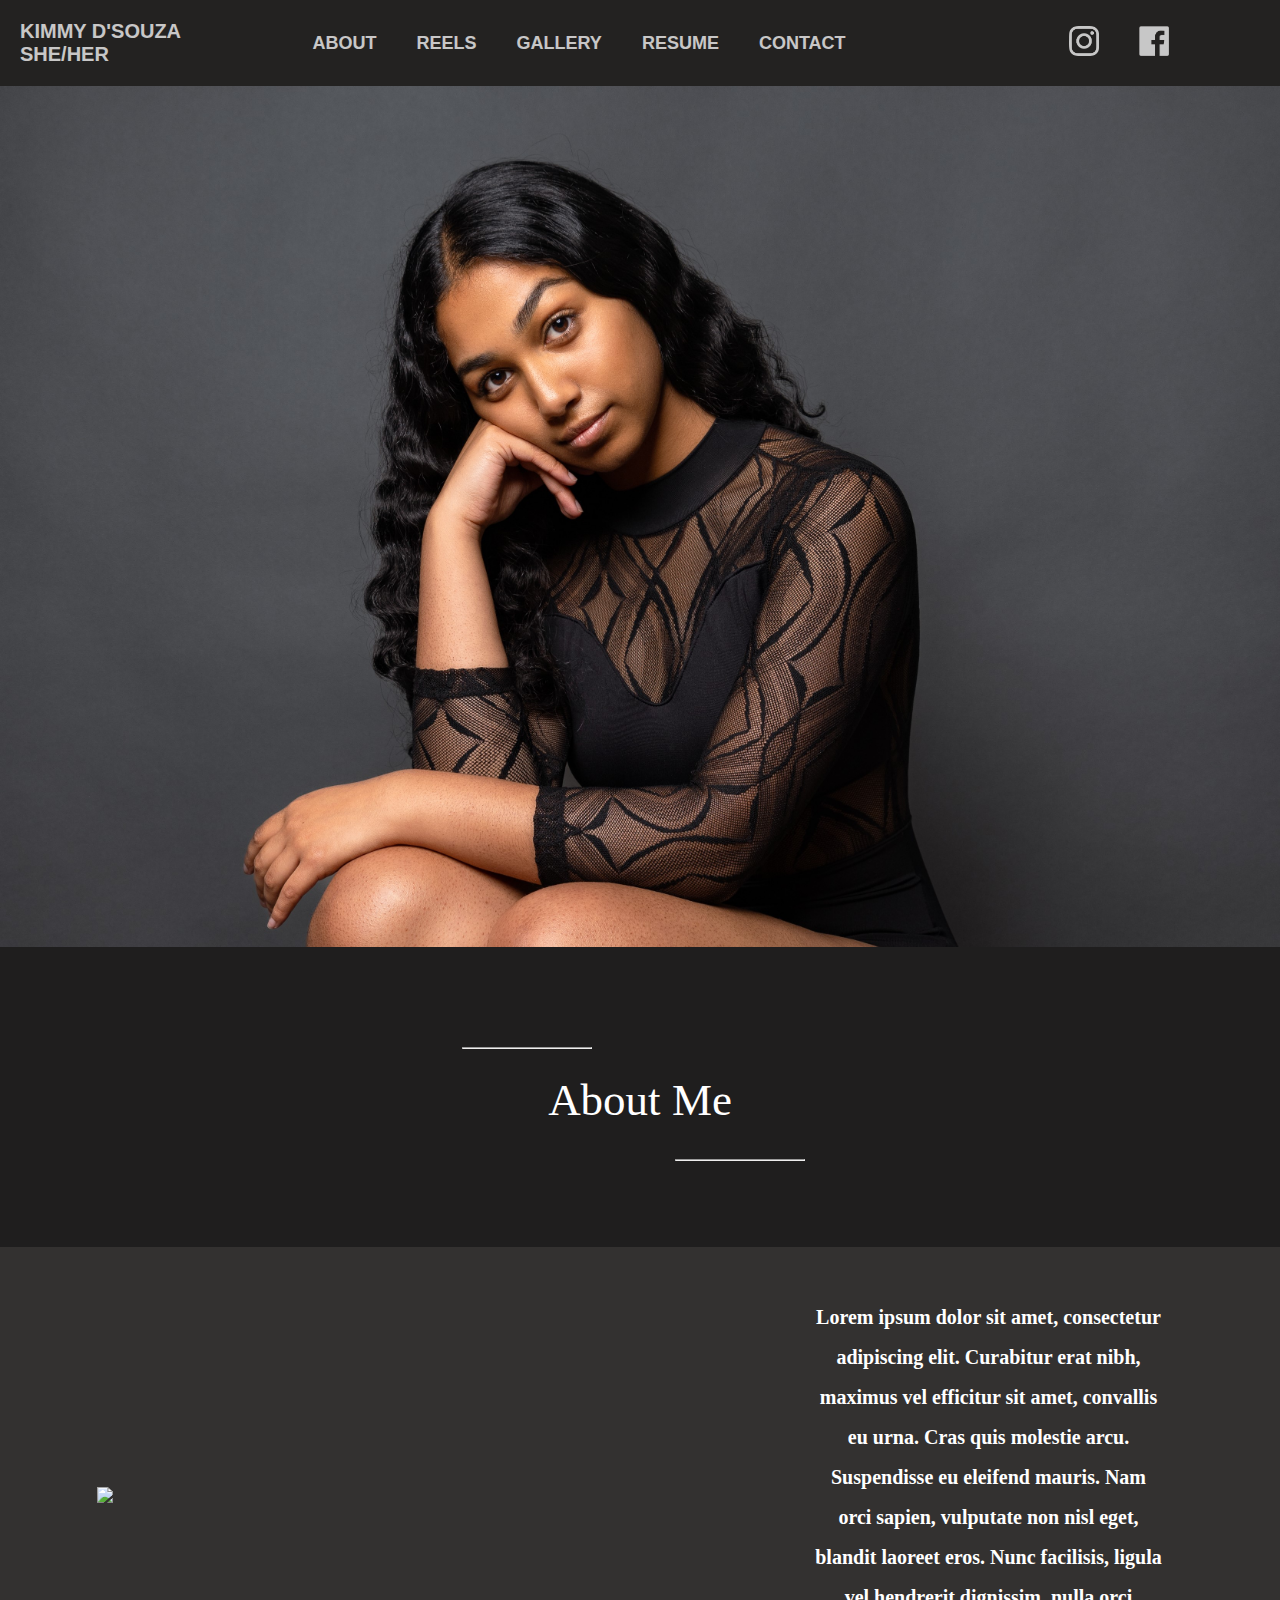
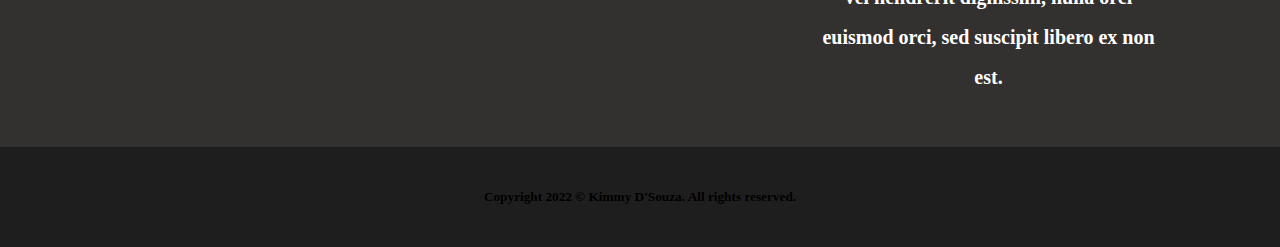
==== index.html @ e0165cd5 "done until revision" ====
<!DOCTYPE html>
<html lang="en">
    <head>
        <link rel="icon" href="images/Clef-Note.png"/>
        <link rel="stylesheet" href="sheets/styles.css"/>
        <script src="index.js"></script>
        <meta charset="UTF-8"/>
        <meta http-equiv="X-UA-Compatible" content="IE=edge"/>
        <meta name="viewport" content="width=device-width, initial-scale=1.0"/>
        <title>Home Page</title>
    </head>

    <body>
        <nav>
            <a href="index.html" class="splitleft nav-link nav-link-ltr">Kimmy D'Souza
                <br class="nav-pronouns"/>She/her
                <br/></a>
            <div class="nav-middle">
                <a href="index.html#about-me" class="nav-link nav-link-fade-up">About</a>
                <a href="reels.html" class="nav-link nav-link-fade-up">Reels</a>
                <a href="gallery.html" class="nav-link nav-link-fade-up">Gallery</a>
                <a href="resume.html" class="nav-link nav-link-fade-up">Resume</a>
                <a href="contact.html" class="nav-link nav-link-fade-up">Contact</a>
            </div>
            <div>
                <a href="https://www.facebook.com/kimberly.dsouza.7796" target="_blank" class="splitright nav-link nav-link-rtl"><img src="images/facebook.png" style="width: 30px; height: 30px"/>
                </a>
                <a href="https://www.instagram.com/kimmy.dsouza/" target="_blank" class="splitright nav-link nav-link-rtl"><img src="images/insta.png" style="width: 30px; height: 30px"/>
                </a>
            </div>
        </nav>
        <div class="image-main">
            <img class="center-fit" src="images/index_background.jpg"/>
        </div>
        <div class="box-about-me">
            <a id="about-me"></a>
            <hr
            class="about-me-topline"/>
            <!-- <div class="about-me-leftline"></div> -->
            <p>About Me</p>
            <hr
            class="about-me-bottomline"/>
        <!-- <div class="about-me-rightline"></div> -->
        </div>
        <div class="container">
            <div class="image">
                <img src="images/KimmyHeadshots-2.jpg"/>
            </div>
            <div class="text">
                <h3>
                    Lorem ipsum dolor sit amet, consectetur adipiscing elit. Curabitur
                              erat nibh, maximus vel efficitur sit amet, convallis eu urna. Cras
                              quis molestie arcu. Suspendisse eu eleifend mauris. Nam orci sapien,
                              vulputate non nisl eget, blandit laoreet eros. Nunc facilisis, ligula
                              vel hendrerit dignissim, nulla orci euismod orci, sed suscipit libero
                              ex non est.
                </h3>
            </div>
        </div>
        <div class="box">
            <h5>Copyright 2022 © Kimmy D'Souza. All rights reserved.</h5>
        </div>
    </body>
</html>
---- sheets/styles.css ----
/* Create a top navigation bar with a black background color  */
body {
    /* background-image: url("images/index_background (2).jpg"); */
    background-color: #333130;
    background-position: 0% 50%;
    margin-left: 0%;
    margin-right: 0%;
    margin-top: 0%;
    margin-bottom: 0%;
}

nav {
    background: rgba(0, 0, 0, 0.3);
    margin-left: 0%;
    margin-right: 0%;
    margin-top: 0%;
    overflow: hidden;
    font-family: arial, sans-serif;
    justify-content: space-between;
    display: flex;
}

/* Style the links inside the navigation bar */
nav a {
    color: white;
    display: flex;
    flex-wrap: wrap;
}

nav .nav-middle {
    display: flex;
    flex-wrap: wrap;
}

/* Change the color of links on hover */
nav a:hover {
    color: white;
}

/* Change the color of links on hover */
nav a:hover.splitleft {
    color: white;
}

/* Change the color of links on hover */
nav a:hover.splitright {
    color: white;
}

/* Create a right-aligned (split) link inside the navigation bar */
nav a.splitleft {
    float: left;
    font-size: 20px;
}

/* Create a right-aligned (split) link inside the navigation bar */
nav a.splitright {
    float: right;
    font-size: 20px;
}

.nav-middle {
    display: flex;
    justify-content: center;
}

nav a.splitleft.nav-pronouns {
    font-size: 10px;
}


.nav-link {
    font-weight: bold;
    font-size: 18px;
    text-transform: uppercase;
    text-decoration: none;
    padding: 20px 0px;
    margin: 0px 20px;
    display: inline-block;
    position: relative;
    opacity: 0.75;
}

.nav-link:hover {
    opacity: 1;
}

.nav-link::before {
    transition: 300ms;
    height: 1px;
    content: "";
    position: absolute;
    background-color: white;
}


.nav-link-fade-up::before {
    width: 100%;
    bottom: 5px;
    opacity: 0;
}

.nav-link-fade-up:hover::before {
    bottom: 10px;
    opacity: 1;
}

.nav-link-ltr::before {
    width: 0%;
    bottom: 10px;
}

.nav-link-ltr:hover::before {
    width: 100%;
}

.nav-link-rtl::before {
    right: 0;
    width: 0%;
    bottom: 10px;
}

.nav-link-rtl:hover::before {
    width: 100%;
}

* {
    margin: 0;
    padding: 0;
}

.image-main {
    display: block;
    height: 100%;
    object-fit: contain;
}

.center-fit {
    display: flex;
    padding: 0px;
    max-width: 100%;
    width: 100%;
    height: auto;
}

* {
    margin: auto;
    padding: auto;
}

.box-about-me {
    padding: 0px;
    position: relative;
    width: 100%;
    height: 300px;
    background-color: #1f1e1e;
    line-height: 300px;
    text-align: center;
    margin-top: 0px;
}



.about-me-box {
    border-left: thin solid white;
    height: 50px;
}

.about-me-topline {
    position: relative;
    top: 100px;
    left: -113px;
    width: 10%;
    size: 4;
    color: white;
}

.about-me-bottomline {
    position: relative;
    bottom: 90px;
    left: 100px;
    width: 10%;
    size: 4;
}

.container {
    display: flex;
    align-items: center;
    justify-content: center;
    padding: 0px;
    margin-right: 20px;
    margin-top: 50px;
    margin-bottom: 50px;
}

img {
    max-width: 100%
}

.image {
    flex-basis: 40%
}

.text {
    font-size: 20px;
    padding-left: 20px;
}

html,
body {
    padding: 0;
    margin: 0;
}

p {
    line-height: normal;
    display: inline-block;
    vertical-align: middle;
    text-align: center;
    font-size: 45px;
    width: 350px;
    margin: auto;
    line-height: 3;
    color: white;
}

h3 {
    line-height: normal;
    display: inline-block;
    vertical-align: middle;
    text-align: center;
    font-size: 20px;
    width: 350px;
    margin: auto;
    line-height: 2;
    color: white;
}

.box {
    padding: 0px;
    position: relative;
    width: 100%;
    height: 100px;
    background-color: #1f1e1e;
    text-align: center;
    display: flex;
    justify-content: center;
}
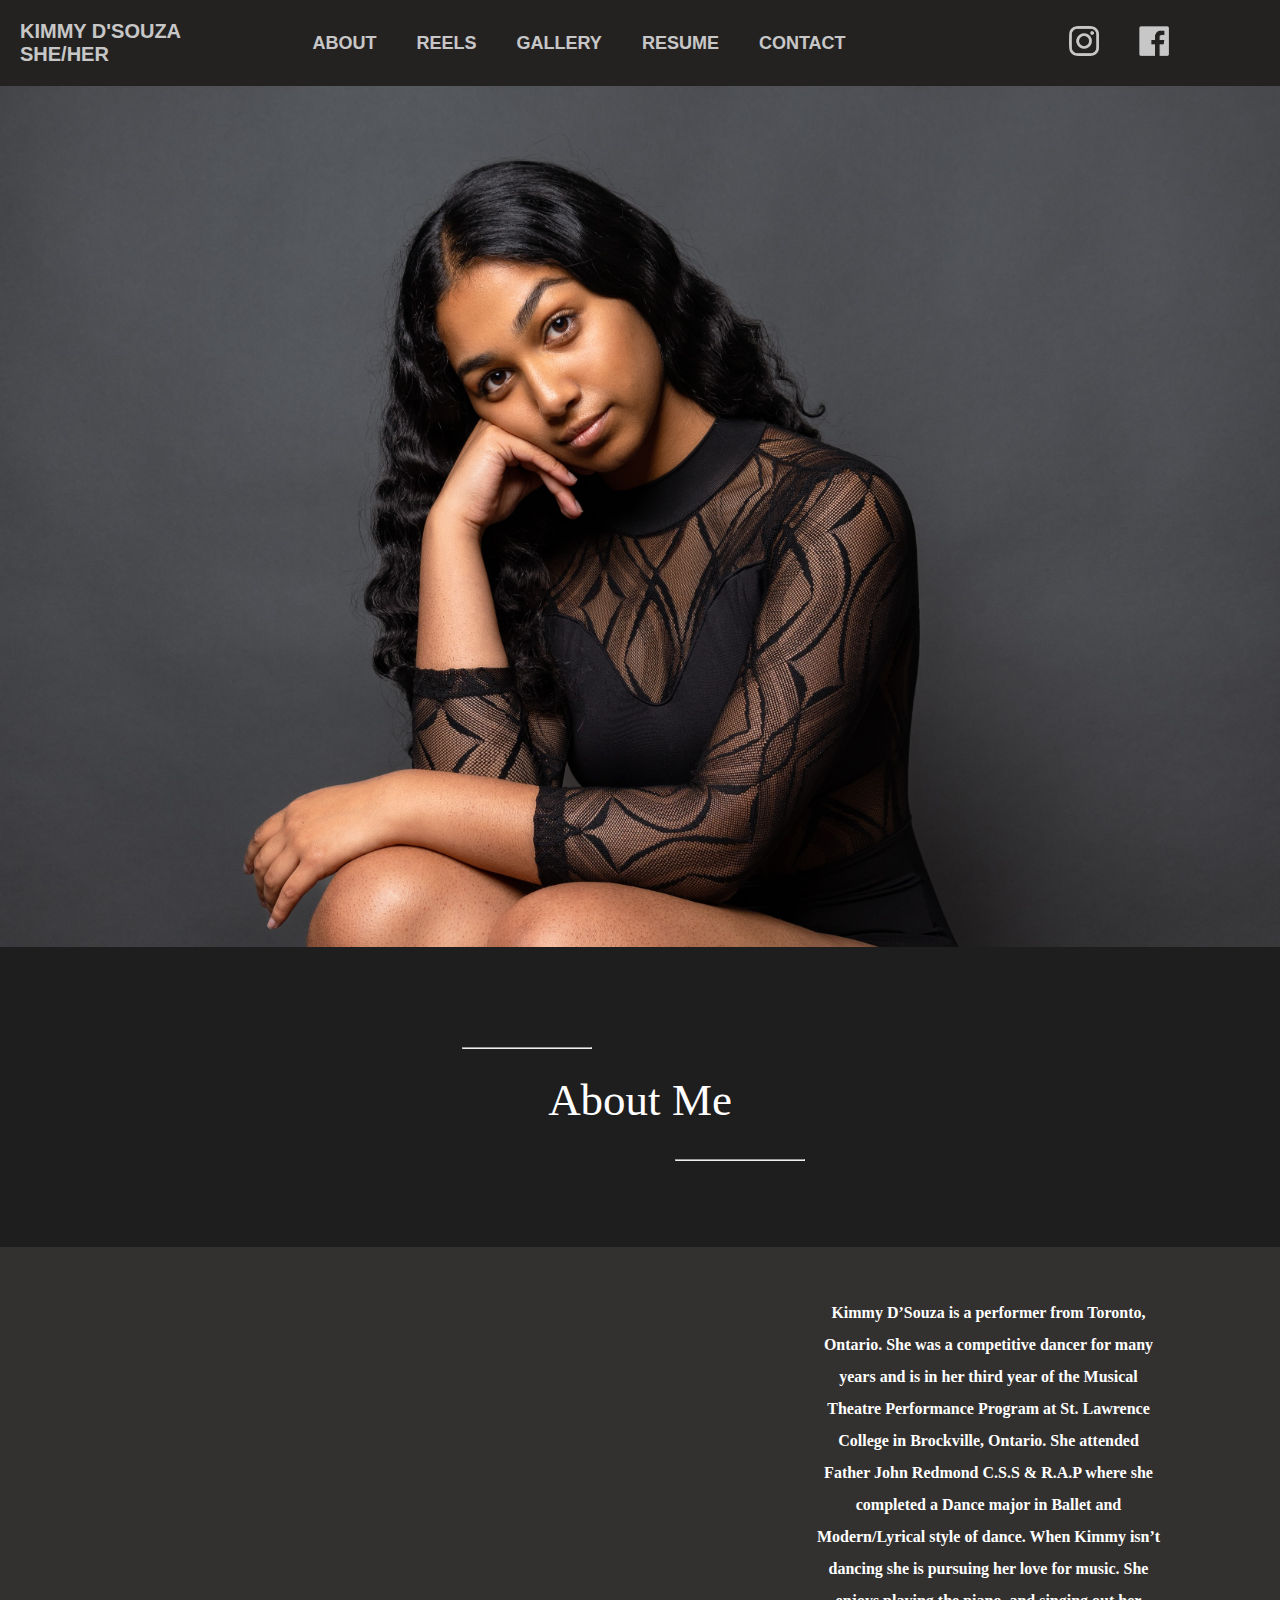
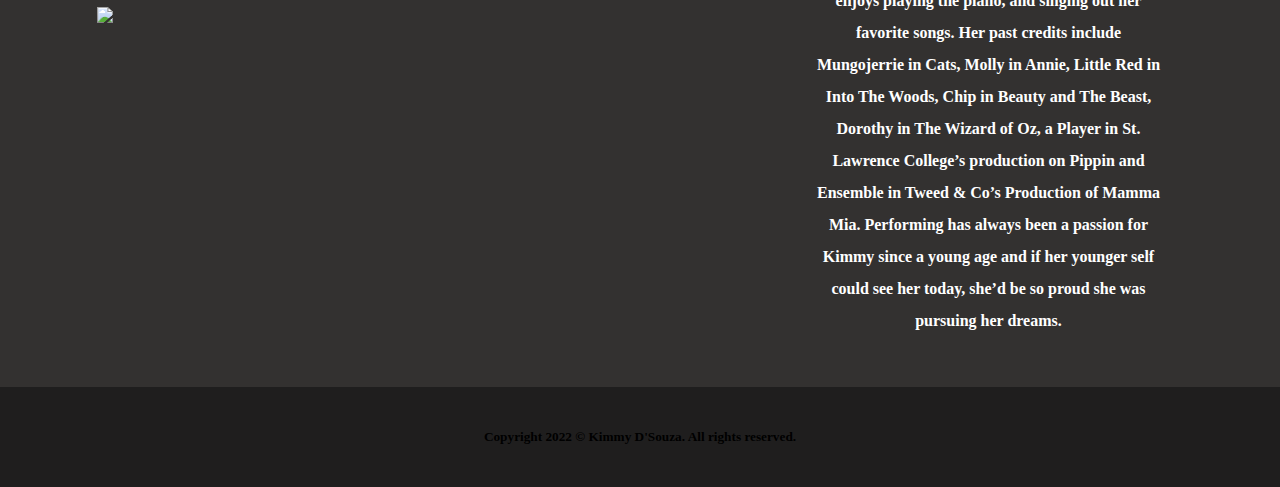
==== commit 1cf1a6af: "updates" ====
--- a/index.html
+++ b/index.html
@@ -48,12 +48,7 @@
             </div>
             <div class="text">
                 <h3>
-                    Lorem ipsum dolor sit amet, consectetur adipiscing elit. Curabitur
-                              erat nibh, maximus vel efficitur sit amet, convallis eu urna. Cras
-                              quis molestie arcu. Suspendisse eu eleifend mauris. Nam orci sapien,
-                              vulputate non nisl eget, blandit laoreet eros. Nunc facilisis, ligula
-                              vel hendrerit dignissim, nulla orci euismod orci, sed suscipit libero
-                              ex non est.
+                    Kimmy D’Souza is a performer from Toronto, Ontario. She was a competitive dancer for many years and is in her third year of the Musical Theatre Performance Program at St. Lawrence College in Brockville, Ontario. She attended Father John Redmond C.S.S & R.A.P where she completed a Dance major in Ballet and Modern/Lyrical style of dance. When Kimmy isn’t dancing she is pursuing her love for music. She enjoys playing the piano, and singing out her favorite songs. Her past credits include  Mungojerrie in Cats, Molly in Annie, Little Red in Into The Woods, Chip in Beauty and The Beast, Dorothy in The Wizard of Oz, a Player in St. Lawrence College’s production on Pippin and Ensemble in Tweed & Co’s Production of Mamma Mia. Performing has always been a passion for Kimmy since a young age and if her younger self could see her today, she’d be so proud she was pursuing her dreams.
                 </h3>
             </div>
         </div>
--- a/sheets/styles.css
+++ b/sheets/styles.css
@@ -229,7 +229,7 @@
     display: inline-block;
     vertical-align: middle;
     text-align: center;
-    font-size: 20px;
+    font-size: 16px;
     width: 350px;
     margin: auto;
     line-height: 2;
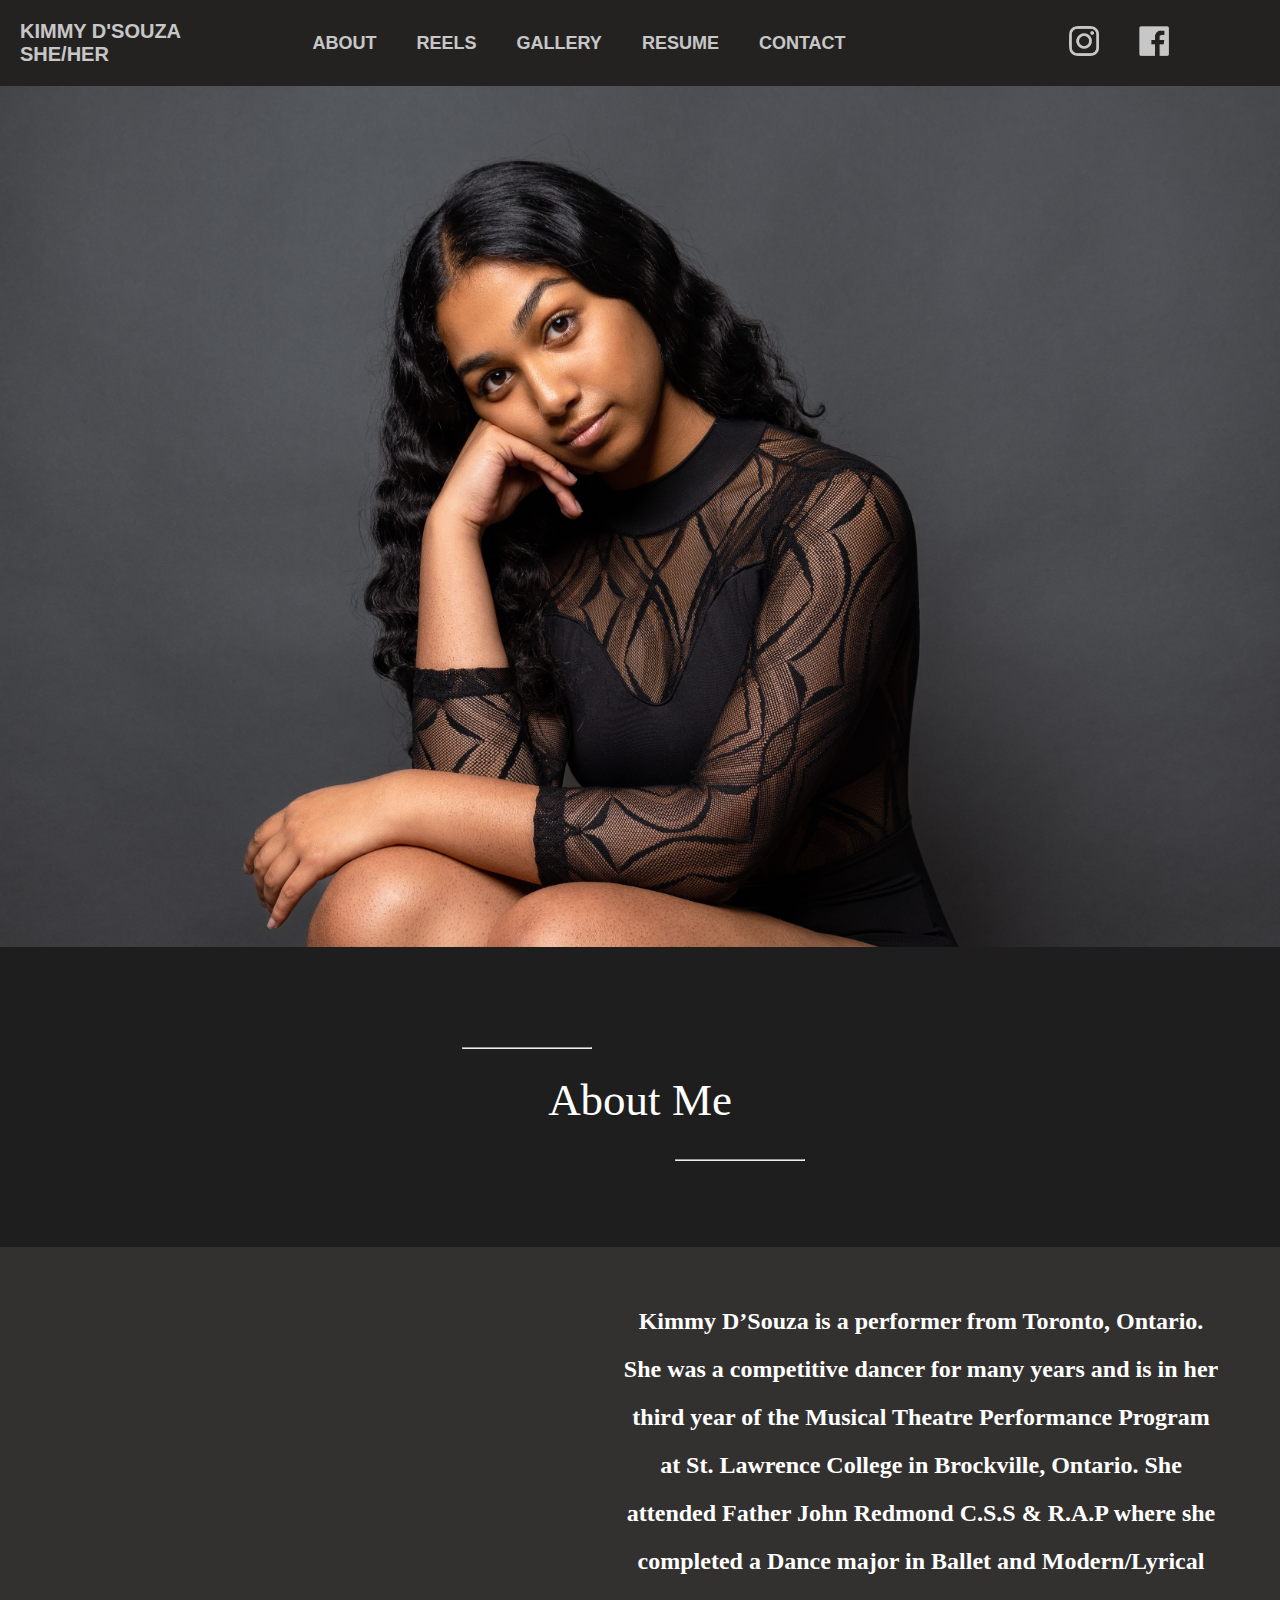
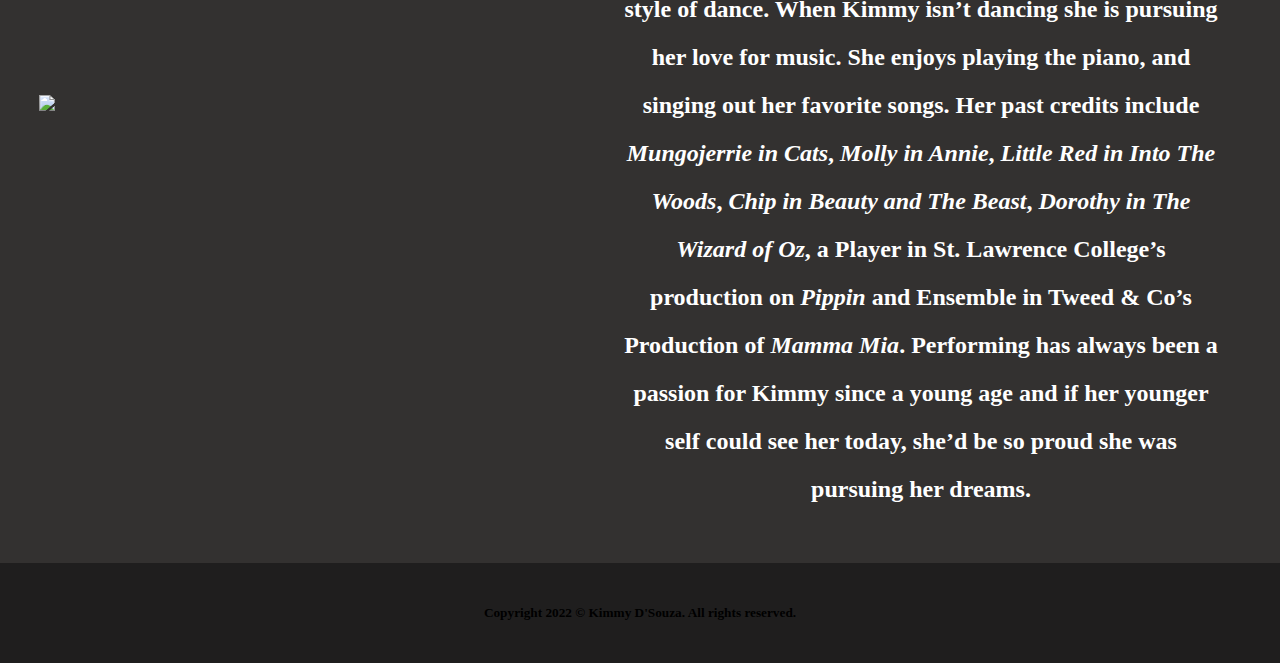
==== commit 54fda6ed: "Underlining" ====
--- a/index.html
+++ b/index.html
@@ -1,59 +1,80 @@
 <!DOCTYPE html>
 <html lang="en">
-    <head>
-        <link rel="icon" href="images/Clef-Note.png"/>
-        <link rel="stylesheet" href="sheets/styles.css"/>
-        <script src="index.js"></script>
-        <meta charset="UTF-8"/>
-        <meta http-equiv="X-UA-Compatible" content="IE=edge"/>
-        <meta name="viewport" content="width=device-width, initial-scale=1.0"/>
-        <title>Home Page</title>
-    </head>
+  <head>
+    <link rel="icon" href="images/Clef-Note.png" />
+    <link rel="stylesheet" href="sheets/styles.css" />
+    <script src="index.js"></script>
+    <meta charset="UTF-8" />
+    <meta http-equiv="X-UA-Compatible" content="IE=edge" />
+    <meta name="viewport" content="width=device-width, initial-scale=1.0" />
+    <title>Home Page</title>
+  </head>
 
-    <body>
-        <nav>
-            <a href="index.html" class="splitleft nav-link nav-link-ltr">Kimmy D'Souza
-                <br class="nav-pronouns"/>She/her
-                <br/></a>
-            <div class="nav-middle">
-                <a href="index.html#about-me" class="nav-link nav-link-fade-up">About</a>
-                <a href="reels.html" class="nav-link nav-link-fade-up">Reels</a>
-                <a href="gallery.html" class="nav-link nav-link-fade-up">Gallery</a>
-                <a href="resume.html" class="nav-link nav-link-fade-up">Resume</a>
-                <a href="contact.html" class="nav-link nav-link-fade-up">Contact</a>
-            </div>
-            <div>
-                <a href="https://www.facebook.com/kimberly.dsouza.7796" target="_blank" class="splitright nav-link nav-link-rtl"><img src="images/facebook.png" style="width: 30px; height: 30px"/>
-                </a>
-                <a href="https://www.instagram.com/kimmy.dsouza/" target="_blank" class="splitright nav-link nav-link-rtl"><img src="images/insta.png" style="width: 30px; height: 30px"/>
-                </a>
-            </div>
-        </nav>
-        <div class="image-main">
-            <img class="center-fit" src="images/index_background.jpg"/>
-        </div>
-        <div class="box-about-me">
-            <a id="about-me"></a>
-            <hr
-            class="about-me-topline"/>
-            <!-- <div class="about-me-leftline"></div> -->
-            <p>About Me</p>
-            <hr
-            class="about-me-bottomline"/>
-        <!-- <div class="about-me-rightline"></div> -->
-        </div>
-        <div class="container">
-            <div class="image">
-                <img src="images/KimmyHeadshots-2.jpg"/>
-            </div>
-            <div class="text">
-                <h3>
-                    Kimmy D’Souza is a performer from Toronto, Ontario. She was a competitive dancer for many years and is in her third year of the Musical Theatre Performance Program at St. Lawrence College in Brockville, Ontario. She attended Father John Redmond C.S.S & R.A.P where she completed a Dance major in Ballet and Modern/Lyrical style of dance. When Kimmy isn’t dancing she is pursuing her love for music. She enjoys playing the piano, and singing out her favorite songs. Her past credits include  Mungojerrie in Cats, Molly in Annie, Little Red in Into The Woods, Chip in Beauty and The Beast, Dorothy in The Wizard of Oz, a Player in St. Lawrence College’s production on Pippin and Ensemble in Tweed & Co’s Production of Mamma Mia. Performing has always been a passion for Kimmy since a young age and if her younger self could see her today, she’d be so proud she was pursuing her dreams.
-                </h3>
-            </div>
-        </div>
-        <div class="box">
-            <h5>Copyright 2022 © Kimmy D'Souza. All rights reserved.</h5>
-        </div>
-    </body>
+  <body>
+    <nav>
+      <a href="index.html" class="splitleft nav-link nav-link-ltr"
+        >Kimmy D'Souza <br class="nav-pronouns" />She/her <br
+      /></a>
+      <div class="nav-middle">
+        <a href="index.html#about-me" class="nav-link nav-link-fade-up"
+          >About</a
+        >
+        <a href="reels.html" class="nav-link nav-link-fade-up">Reels</a>
+        <a href="gallery.html" class="nav-link nav-link-fade-up">Gallery</a>
+        <a href="resume.html" class="nav-link nav-link-fade-up">Resume</a>
+        <a href="contact.html" class="nav-link nav-link-fade-up">Contact</a>
+      </div>
+      <div>
+        <a
+          href="https://www.facebook.com/kimberly.dsouza.7796"
+          target="_blank"
+          class="splitright nav-link nav-link-rtl"
+          ><img src="images/facebook.png" style="width: 30px; height: 30px" />
+        </a>
+        <a
+          href="https://www.instagram.com/kimmy.dsouza/"
+          target="_blank"
+          class="splitright nav-link nav-link-rtl"
+          ><img src="images/insta.png" style="width: 30px; height: 30px" />
+        </a>
+      </div>
+    </nav>
+    <div class="image-main">
+      <img class="center-fit" src="images/index_background.jpg" />
+    </div>
+    <div class="box-about-me">
+      <a id="about-me"></a>
+      <hr class="about-me-topline" />
+      <!-- <div class="about-me-leftline"></div> -->
+      <p>About Me</p>
+      <hr class="about-me-bottomline" />
+      <!-- <div class="about-me-rightline"></div> -->
+    </div>
+    <div class="container">
+      <div class="image">
+        <img src="images/KimmyHeadshots-2.jpg" />
+      </div>
+      <div class="text">
+        <h3>
+          Kimmy D’Souza is a performer from Toronto, Ontario. She was a
+          competitive dancer for many years and is in her third year of the
+          Musical Theatre Performance Program at St. Lawrence College in
+          Brockville, Ontario. She attended Father John Redmond C.S.S & R.A.P
+          where she completed a Dance major in Ballet and Modern/Lyrical style
+          of dance. When Kimmy isn’t dancing she is pursuing her love for music.
+          She enjoys playing the piano, and singing out her favorite songs. Her
+          past credits include <em>Mungojerrie in Cats</em>, <em>Molly in Annie</em>, <em>Little Red
+          in Into The Woods</em>, <em>Chip in Beauty and The Beast</em>, <em>Dorothy in The Wizard
+          of Oz</em>, a Player in St. Lawrence College’s production on <em>Pippin</em> and
+          Ensemble in Tweed & Co’s Production of <em>Mamma Mia</em>. Performing has
+          always been a passion for Kimmy since a young age and if her younger
+          self could see her today, she’d be so proud she was pursuing her
+          dreams.
+        </h3>
+      </div>
+    </div>
+    <div class="box">
+      <h5>Copyright 2022 © Kimmy D'Souza. All rights reserved.</h5>
+    </div>
+  </body>
 </html>
--- a/sheets/styles.css
+++ b/sheets/styles.css
@@ -203,7 +203,6 @@
 
 .text {
     font-size: 20px;
-    padding-left: 20px;
 }
 
 html,
@@ -229,8 +228,8 @@
     display: inline-block;
     vertical-align: middle;
     text-align: center;
-    font-size: 16px;
-    width: 350px;
+    font-size: 24px;
+    width: 600px;
     margin: auto;
     line-height: 2;
     color: white;
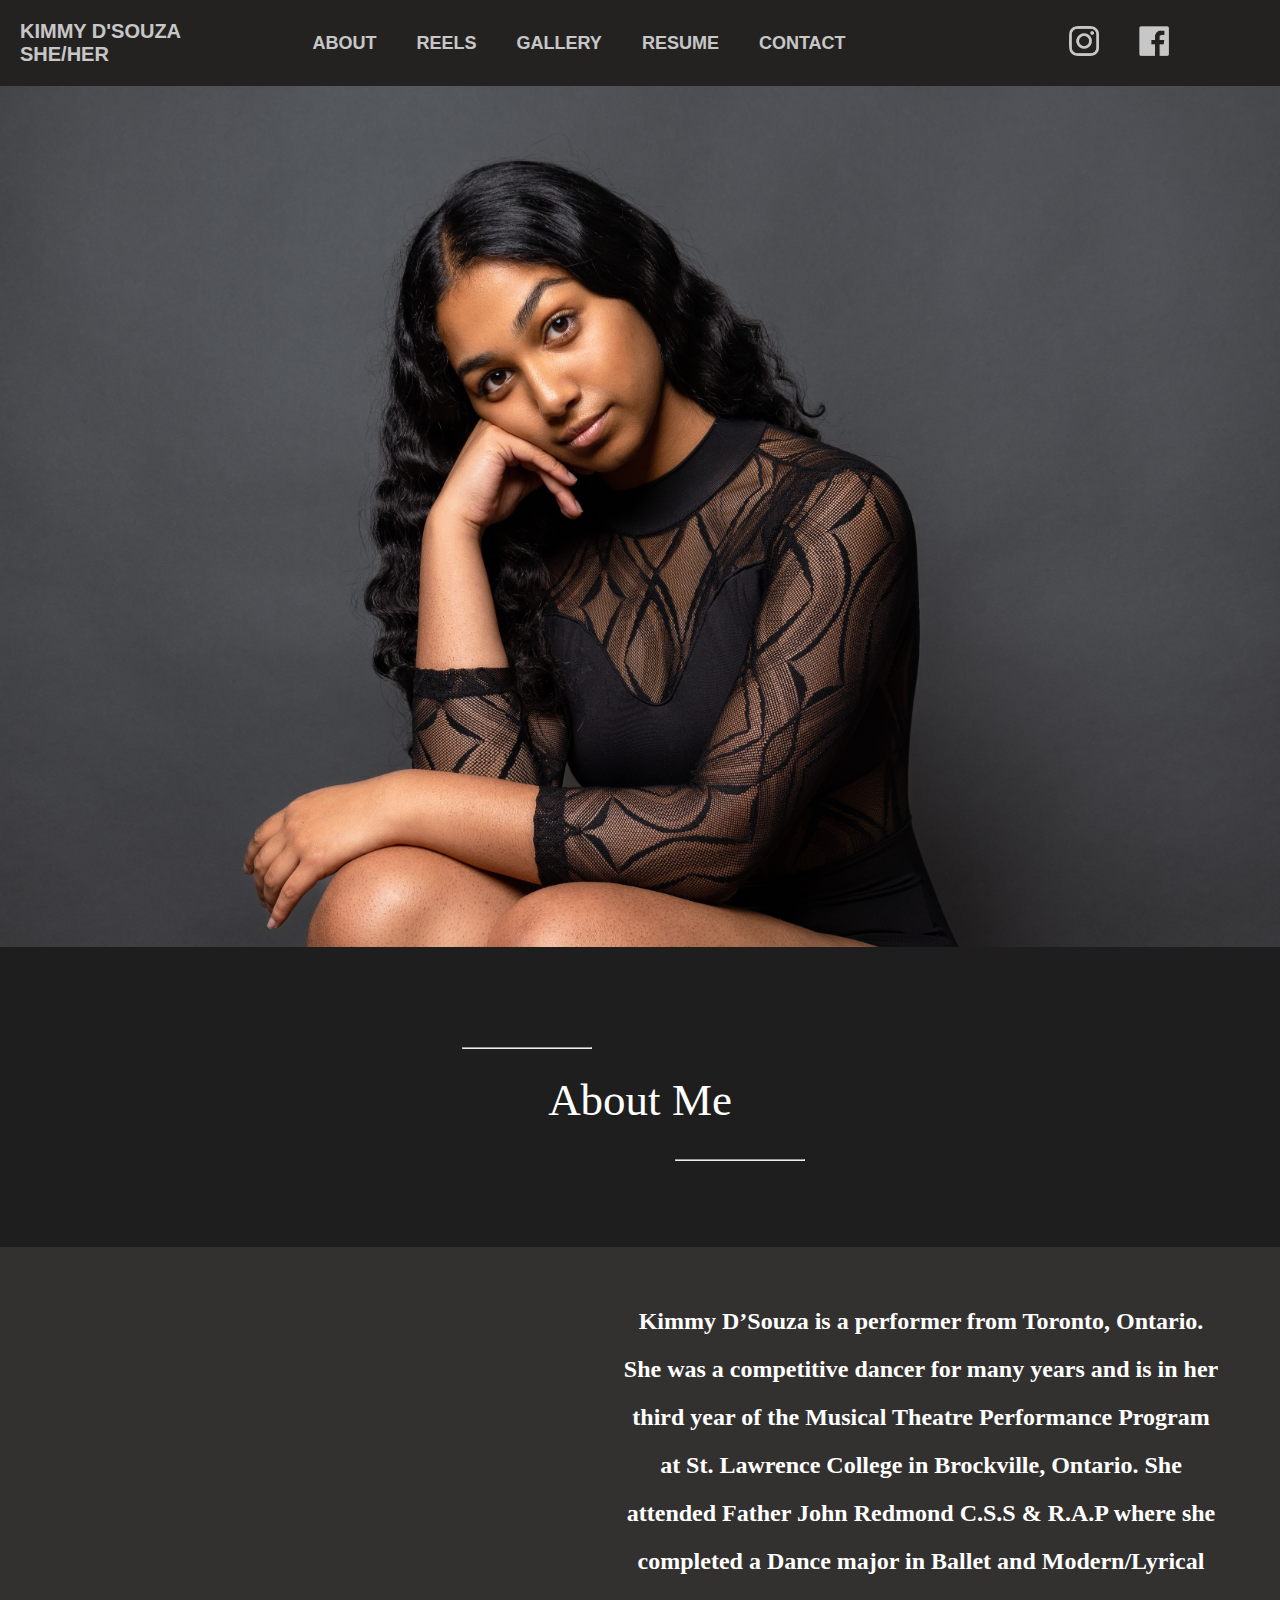
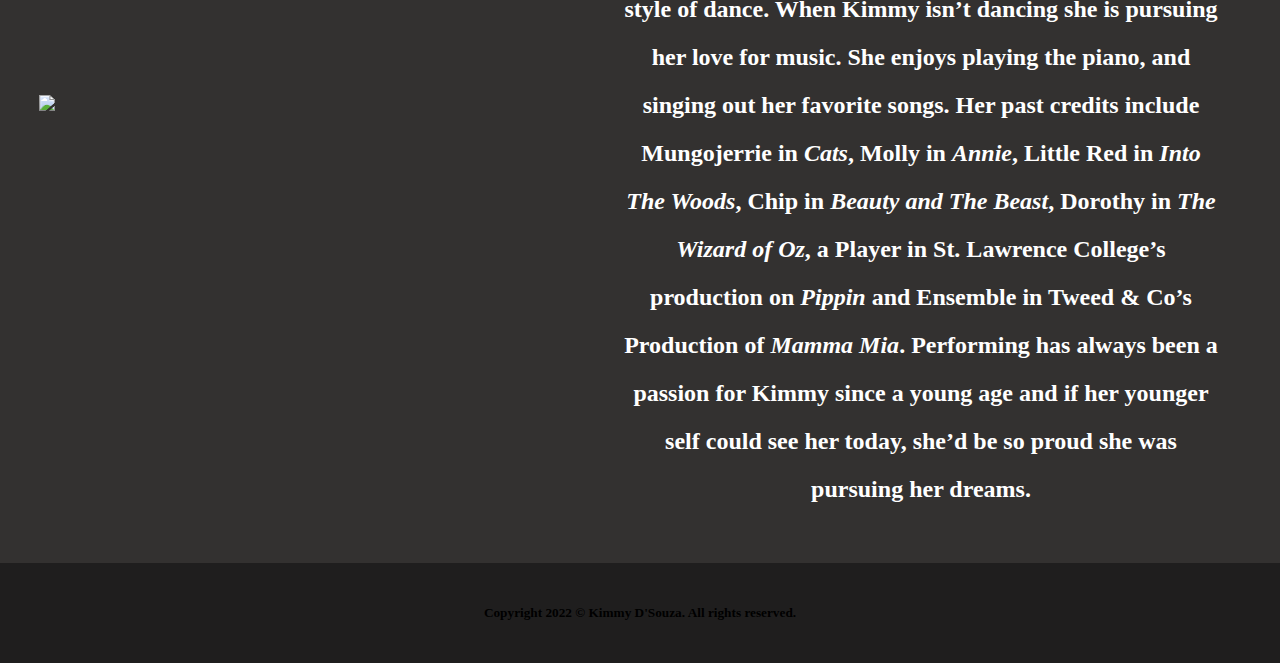
==== commit cfef178d: "Underlining correct" ====
--- a/index.html
+++ b/index.html
@@ -63,8 +63,8 @@
           where she completed a Dance major in Ballet and Modern/Lyrical style
           of dance. When Kimmy isn’t dancing she is pursuing her love for music.
           She enjoys playing the piano, and singing out her favorite songs. Her
-          past credits include <em>Mungojerrie in Cats</em>, <em>Molly in Annie</em>, <em>Little Red
-          in Into The Woods</em>, <em>Chip in Beauty and The Beast</em>, <em>Dorothy in The Wizard
+          past credits include Mungojerrie in <em>Cats</em>, Molly in <em>Annie</em>, Little Red
+          in <em>Into The Woods</em>, Chip in <em>Beauty and The Beast</em>, Dorothy in <em>The Wizard
           of Oz</em>, a Player in St. Lawrence College’s production on <em>Pippin</em> and
           Ensemble in Tweed & Co’s Production of <em>Mamma Mia</em>. Performing has
           always been a passion for Kimmy since a young age and if her younger
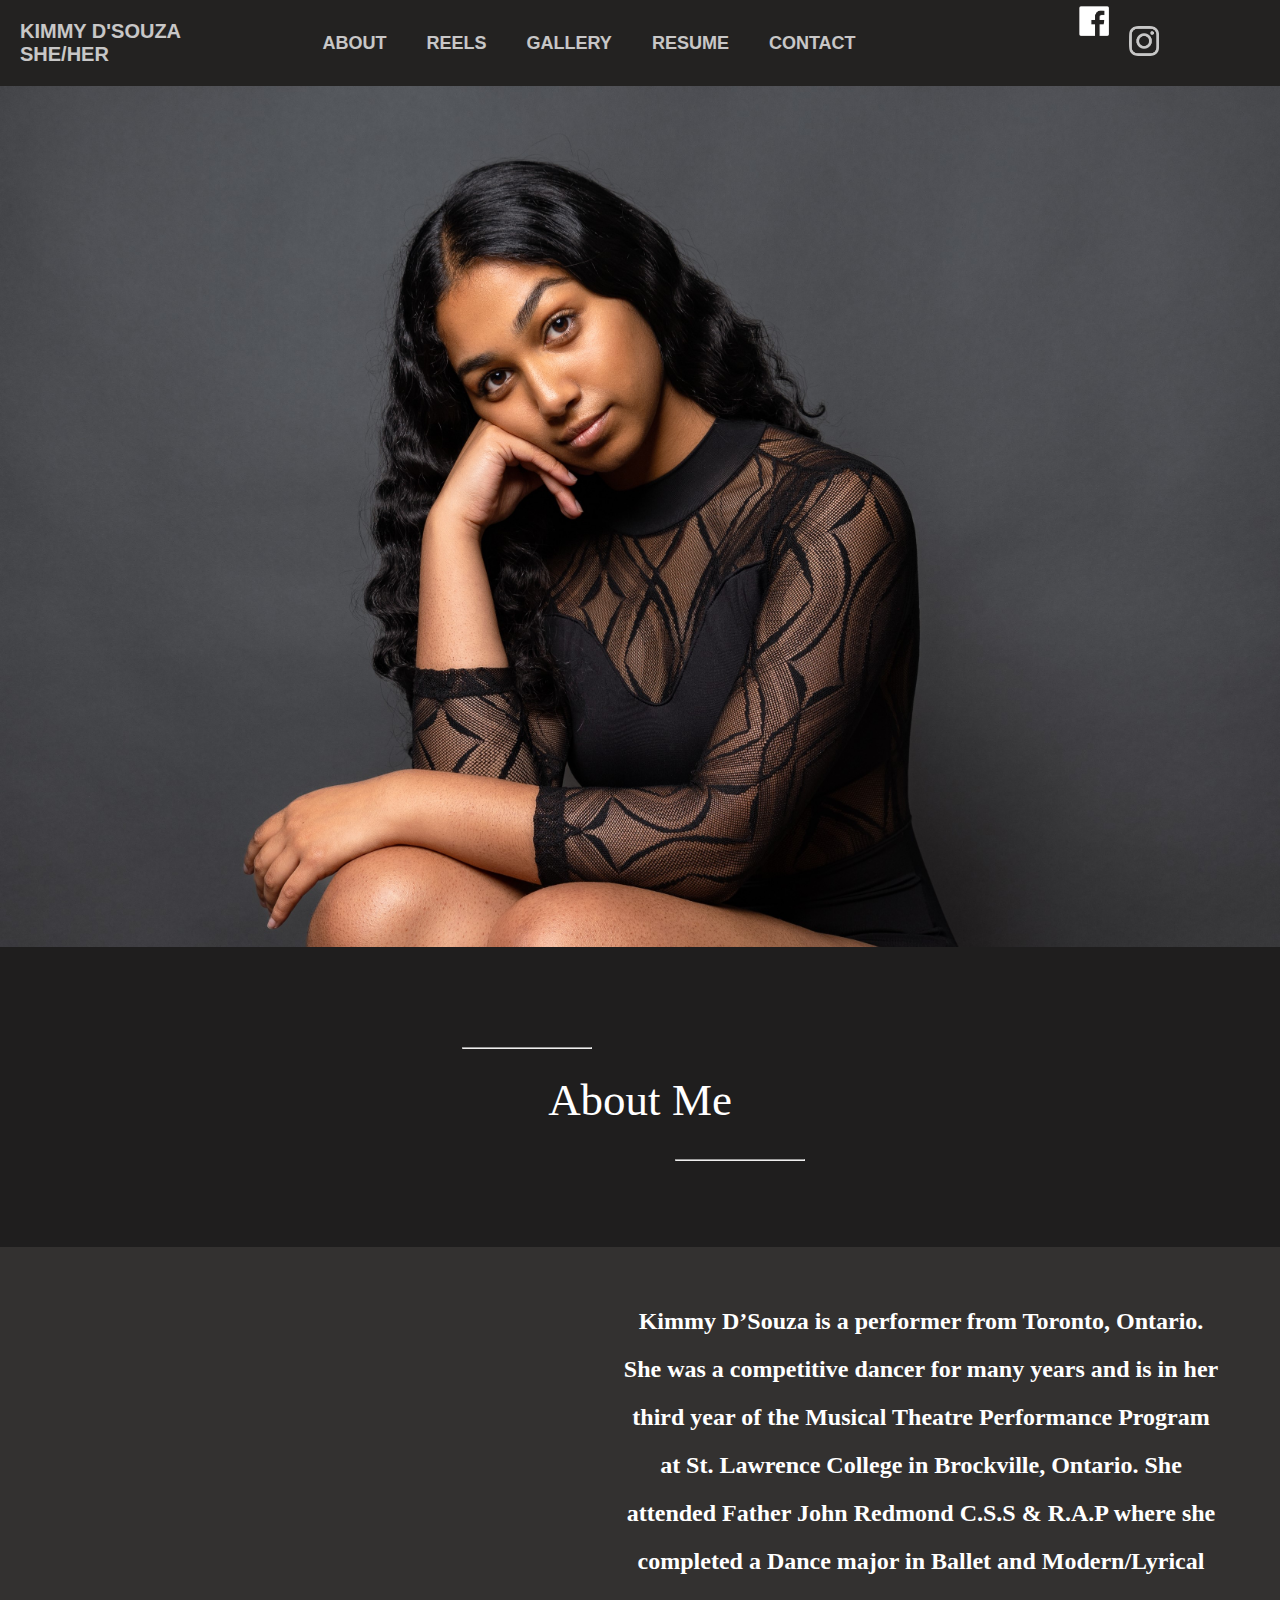
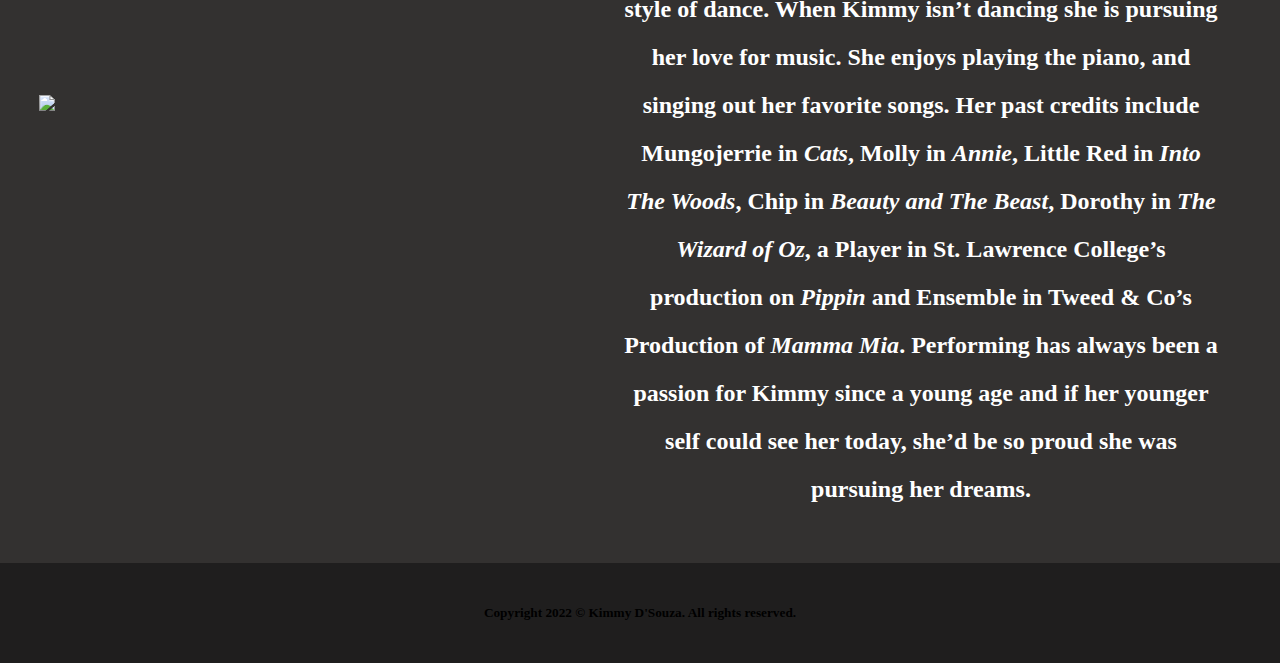
==== commit 2f5b060b: "Added photos" ====
--- a/index.html
+++ b/index.html
@@ -24,12 +24,7 @@
         <a href="resume.html" class="nav-link nav-link-fade-up">Resume</a>
         <a href="contact.html" class="nav-link nav-link-fade-up">Contact</a>
       </div>
-      <div>
-        <a
-          href="https://www.facebook.com/kimberly.dsouza.7796"
-          target="_blank"
-          class="splitright nav-link nav-link-rtl"
-          ><img src="images/facebook.png" style="width: 30px; height: 30px" />
+      <div><img src="images/facebook.png" style="width: 30px; height: 30px" />
         </a>
         <a
           href="https://www.instagram.com/kimmy.dsouza/"
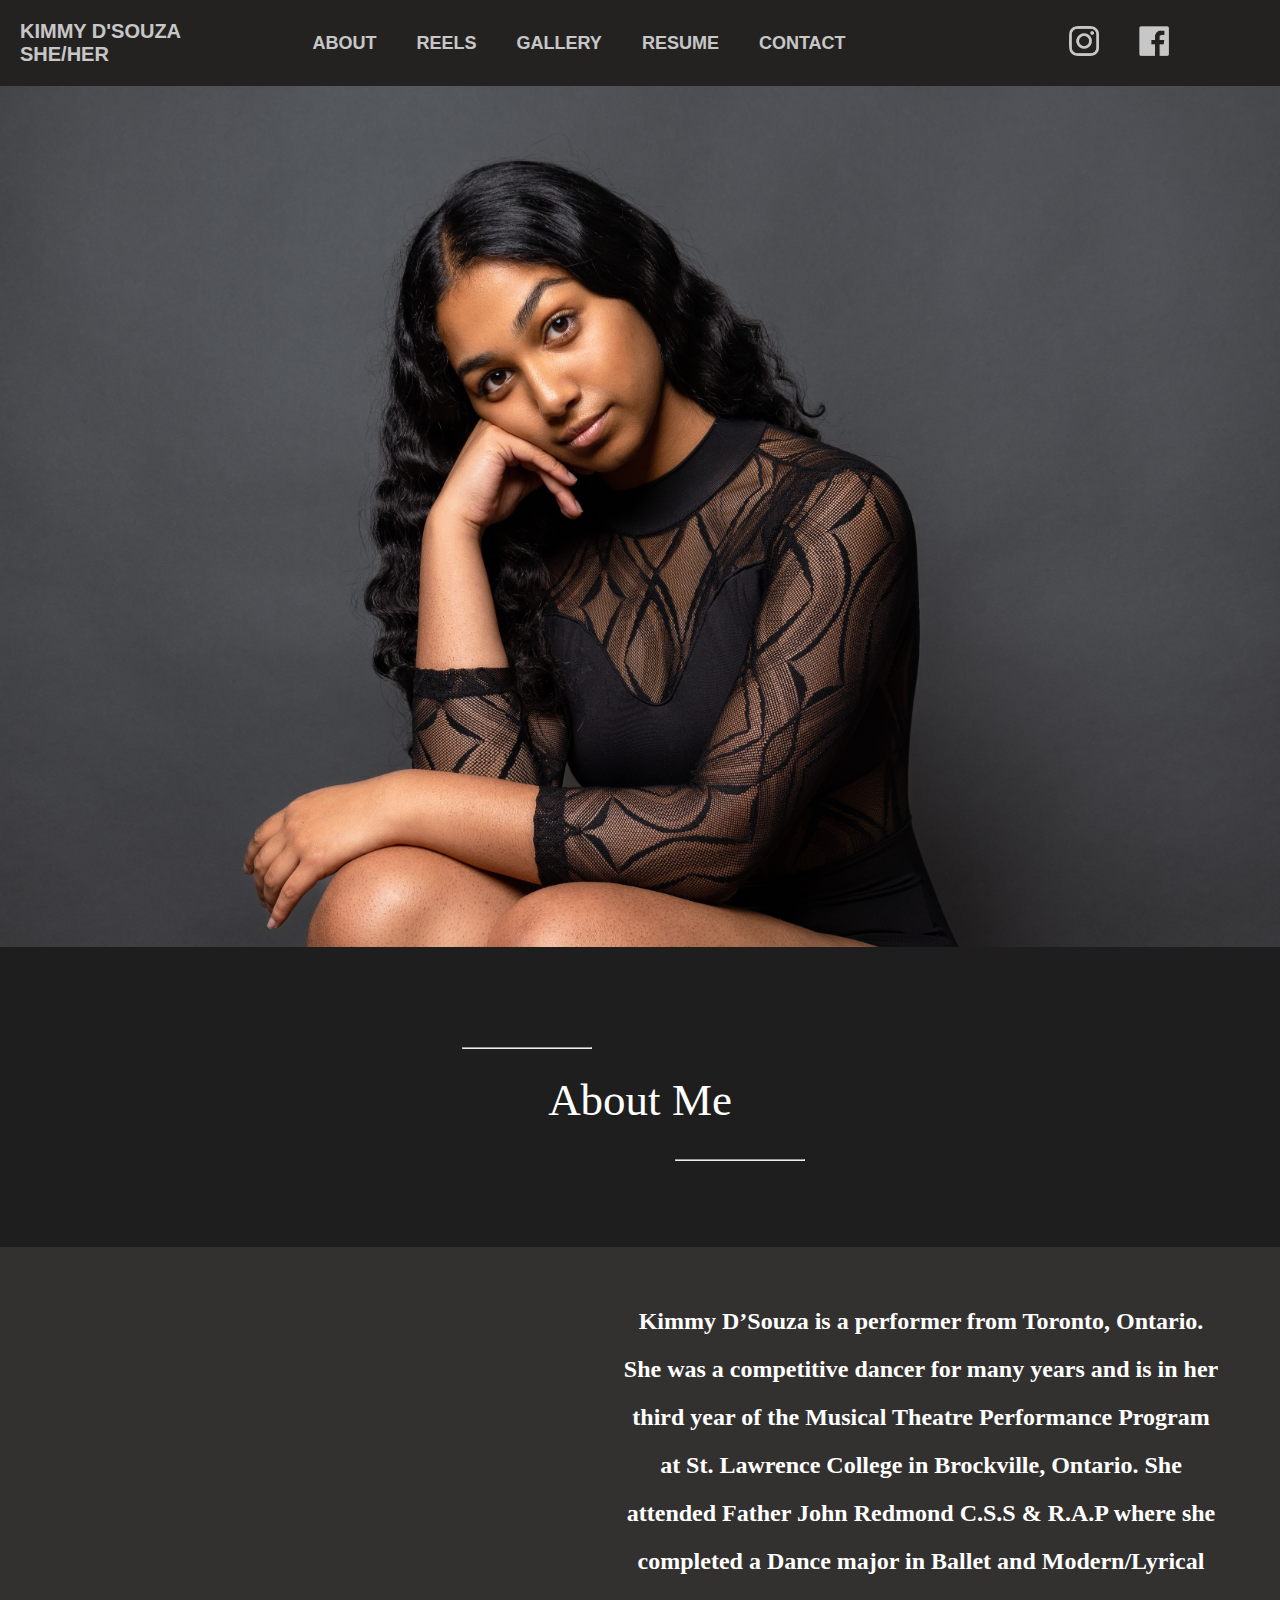
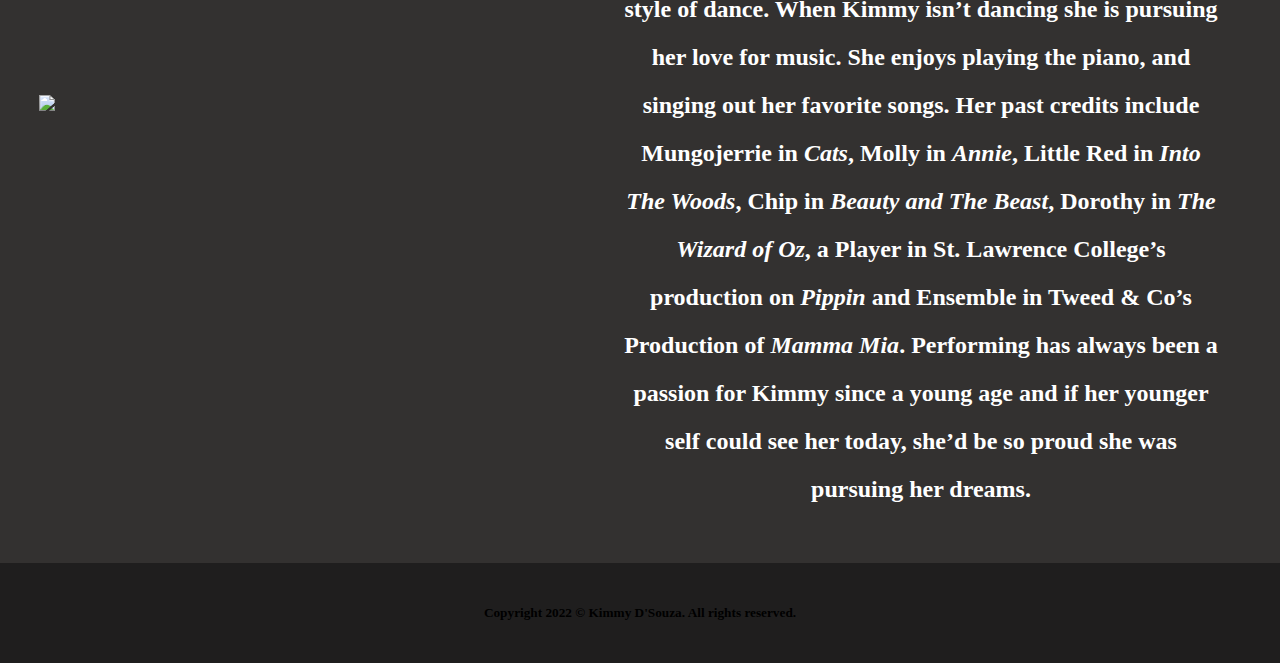
==== commit 7b2c3ec5: "New video added and button fixed" ====
--- a/index.html
+++ b/index.html
@@ -24,15 +24,12 @@
         <a href="resume.html" class="nav-link nav-link-fade-up">Resume</a>
         <a href="contact.html" class="nav-link nav-link-fade-up">Contact</a>
       </div>
-      <div><img src="images/facebook.png" style="width: 30px; height: 30px" />
+      <div>
+        <a href="https://www.facebook.com/kimberly.dsouza.7796" target="_blank" class="splitright nav-link nav-link-rtl"><img src="images/facebook.png" style="width: 30px; height: 30px"/>
         </a>
-        <a
-          href="https://www.instagram.com/kimmy.dsouza/"
-          target="_blank"
-          class="splitright nav-link nav-link-rtl"
-          ><img src="images/insta.png" style="width: 30px; height: 30px" />
+        <a href="https://www.instagram.com/kimmy.dsouza/" target="_blank" class="splitright nav-link nav-link-rtl"><img src="images/insta.png" style="width: 30px; height: 30px"/>
         </a>
-      </div>
+    </div>
     </nav>
     <div class="image-main">
       <img class="center-fit" src="images/index_background.jpg" />
